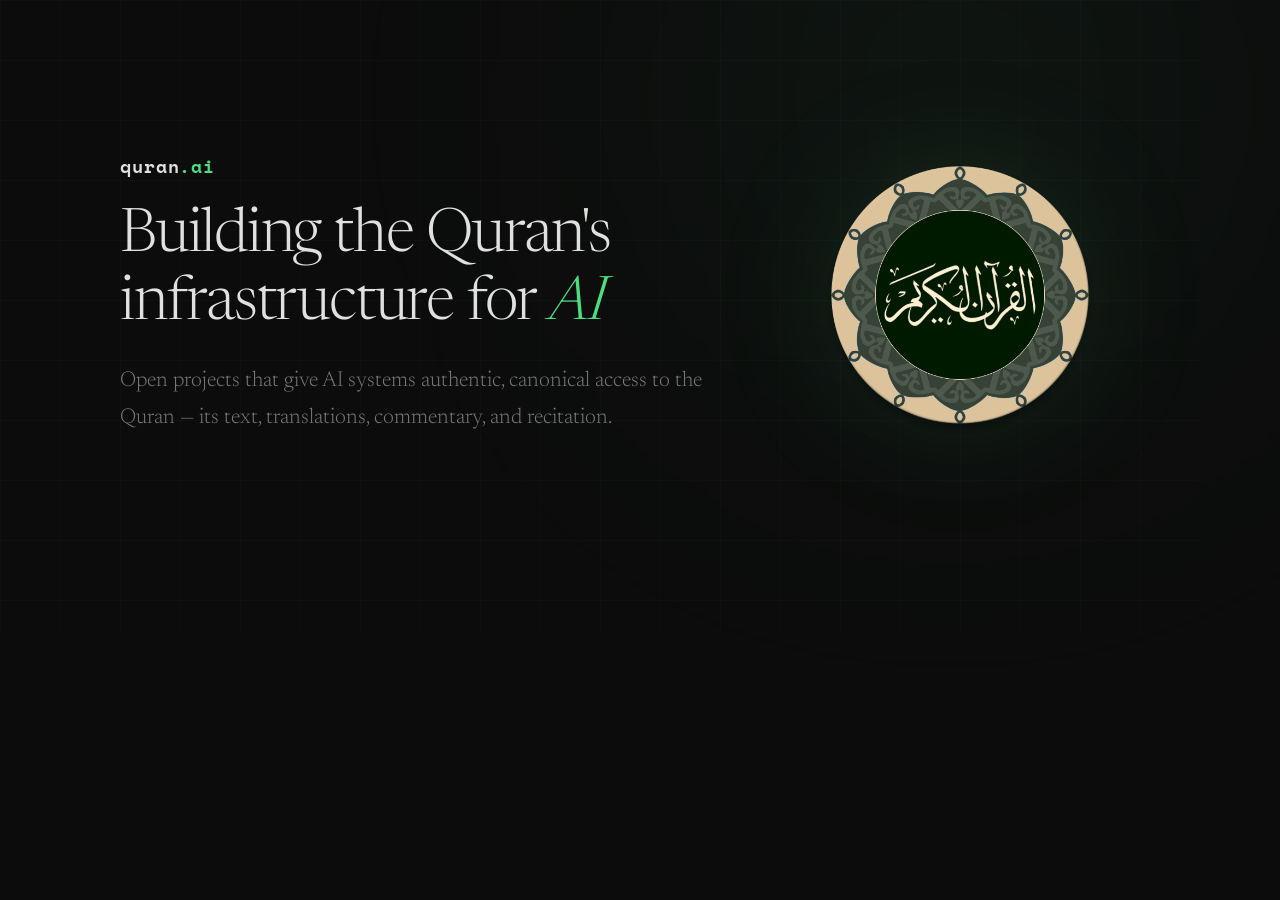
==== og-image.html @ 61eaef48 "Add OG preview image and update favicon to qaloon icon Co-Authored-By: Claude Opus 4.6 <noreply@anth" ====
<!DOCTYPE html>
<html>
<head>
<meta charset="UTF-8">
<link href="https://fonts.googleapis.com/css2?family=Space+Mono:wght@400;700&family=Newsreader:ital,opsz,wght@0,6..72,300;0,6..72,400;0,6..72,500;1,6..72,300;1,6..72,400&display=swap" rel="stylesheet">
<style>
  * { margin: 0; padding: 0; box-sizing: border-box; }

  html, body {
    width: 1200px;
    height: 630px;
    overflow: hidden;
    background: #0c0c0c;
    color: #e0e0e0;
    font-family: 'Space Mono', monospace;
  }

  .card {
    width: 1200px;
    height: 630px;
    position: absolute;
    top: 0;
    left: 0;
    display: flex;
    flex-direction: row-reverse;
    align-items: center;
    justify-content: center;
    gap: 80px;
    padding: 0 80px 40px 100px;
  }

  /* Grid background */
  .card::before {
    content: '';
    position: absolute;
    inset: 0;
    background-image:
      linear-gradient(rgba(255,255,255,0.015) 1px, transparent 1px),
      linear-gradient(90deg, rgba(255,255,255,0.015) 1px, transparent 1px);
    background-size: 60px 60px;
    pointer-events: none;
  }

  /* Green glow */
  .glow {
    position: absolute;
    width: 600px;
    height: 600px;
    top: -200px;
    right: -50px;
    background: rgba(74, 222, 128, 0.05);
    border-radius: 50%;
    filter: blur(150px);
    pointer-events: none;
  }

  .icon {
    flex-shrink: 0;
    width: 280px;
    height: 280px;
    border-radius: 50%;
    object-fit: cover;
    filter: drop-shadow(0 0 60px rgba(74, 222, 128, 0.1));
  }

  .text {
    position: relative;
    z-index: 1;
    display: flex;
    flex-direction: column;
    gap: 24px;
  }

  .logo {
    font-size: 1.1rem;
    font-weight: 700;
    letter-spacing: 0.05em;
    color: #e0e0e0;
  }
  .logo .ai { color: #4ade80; }

  .title {
    font-family: 'Newsreader', serif;
    font-weight: 300;
    font-size: 3.8rem;
    line-height: 1.12;
    letter-spacing: -0.02em;
  }
  .title em {
    font-style: italic;
    color: #4ade80;
  }

  .sub {
    font-family: 'Newsreader', serif;
    font-weight: 300;
    font-size: 1.35rem;
    color: #777;
    line-height: 1.7;
    max-width: 620px;
  }
</style>
</head>
<body>
  <div class="card">
    <div class="glow"></div>
    <img class="icon" src="qaloon-512.png" alt="">
    <div class="text">
      <div class="logo">quran<span class="ai">.ai</span></div>
      <h1 class="title">Building the Quran's<br>infrastructure for <em>AI</em></h1>
      <p class="sub">Open projects that give AI systems authentic, canonical access to the Quran — its text, translations, commentary, and recitation.</p>
    </div>
  </div>
</body>
</html>
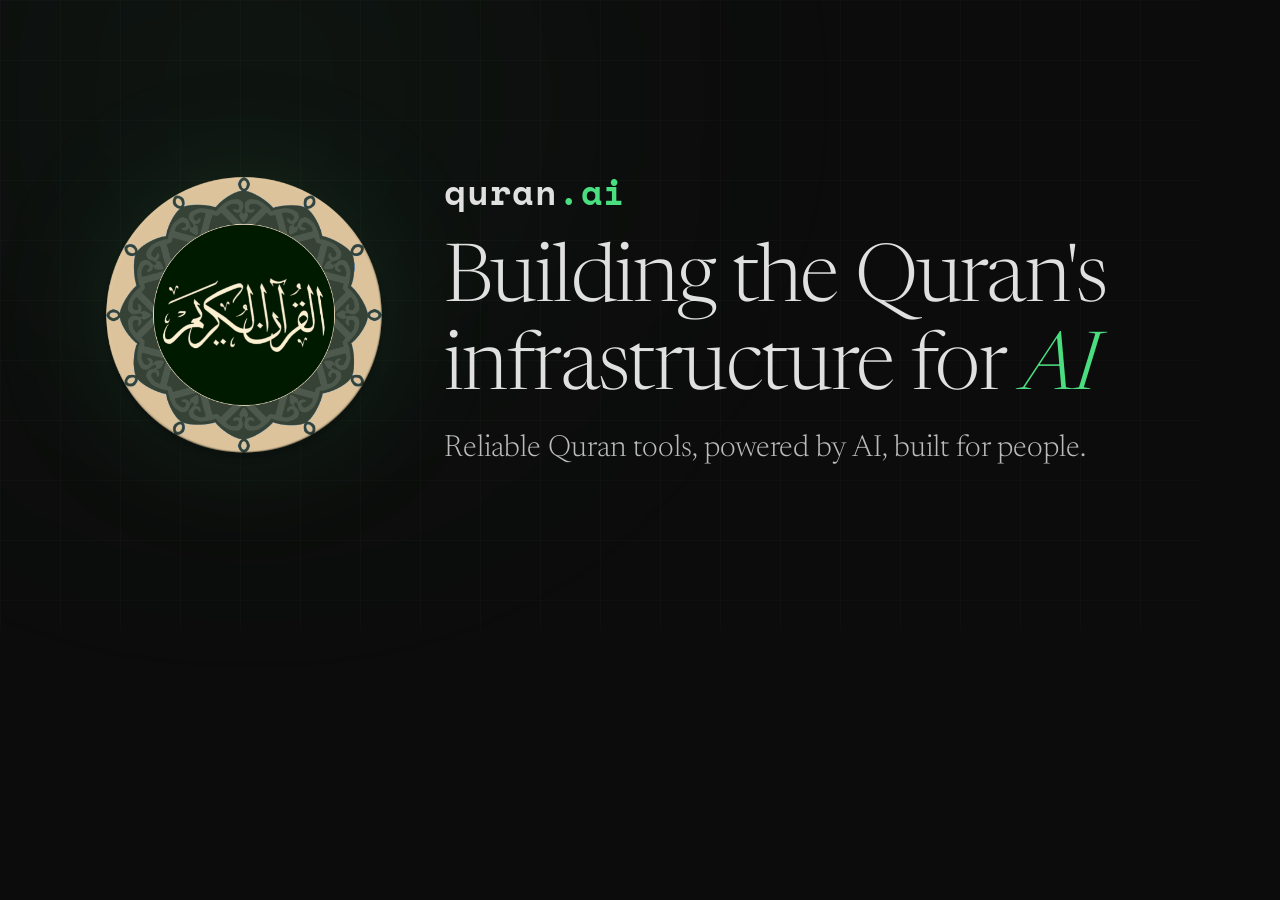
==== commit afa72589: "Update OG preview image — bolder layout, cleaner copy Co-Authored-By: Claude Opus 4.6 <noreply@anthr" ====
--- a/og-image.html
+++ b/og-image.html
@@ -22,14 +22,13 @@
     top: 0;
     left: 0;
     display: flex;
-    flex-direction: row-reverse;
+    flex-direction: row;
     align-items: center;
     justify-content: center;
-    gap: 80px;
-    padding: 0 80px 40px 100px;
+    gap: 50px;
+    padding: 0;
   }
 
-  /* Grid background */
   .card::before {
     content: '';
     position: absolute;
@@ -41,13 +40,12 @@
     pointer-events: none;
   }
 
-  /* Green glow */
   .glow {
     position: absolute;
     width: 600px;
     height: 600px;
     top: -200px;
-    right: -50px;
+    left: -50px;
     background: rgba(74, 222, 128, 0.05);
     border-radius: 50%;
     filter: blur(150px);
@@ -56,8 +54,8 @@
 
   .icon {
     flex-shrink: 0;
-    width: 280px;
-    height: 280px;
+    width: 300px;
+    height: 300px;
     border-radius: 50%;
     object-fit: cover;
     filter: drop-shadow(0 0 60px rgba(74, 222, 128, 0.1));
@@ -68,11 +66,11 @@
     z-index: 1;
     display: flex;
     flex-direction: column;
-    gap: 24px;
+    gap: 20px;
   }
 
   .logo {
-    font-size: 1.1rem;
+    font-size: 2.2rem;
     font-weight: 700;
     letter-spacing: 0.05em;
     color: #e0e0e0;
@@ -82,8 +80,8 @@
   .title {
     font-family: 'Newsreader', serif;
     font-weight: 300;
-    font-size: 3.8rem;
-    line-height: 1.12;
+    font-size: 5rem;
+    line-height: 1.1;
     letter-spacing: -0.02em;
   }
   .title em {
@@ -94,10 +92,9 @@
   .sub {
     font-family: 'Newsreader', serif;
     font-weight: 300;
-    font-size: 1.35rem;
-    color: #777;
-    line-height: 1.7;
-    max-width: 620px;
+    font-size: 1.9rem;
+    color: #bbb;
+    white-space: nowrap;
   }
 </style>
 </head>
@@ -108,7 +105,7 @@
     <div class="text">
       <div class="logo">quran<span class="ai">.ai</span></div>
       <h1 class="title">Building the Quran's<br>infrastructure for <em>AI</em></h1>
-      <p class="sub">Open projects that give AI systems authentic, canonical access to the Quran — its text, translations, commentary, and recitation.</p>
+      <p class="sub">Reliable Quran tools, powered by AI, built for people.</p>
     </div>
   </div>
 </body>
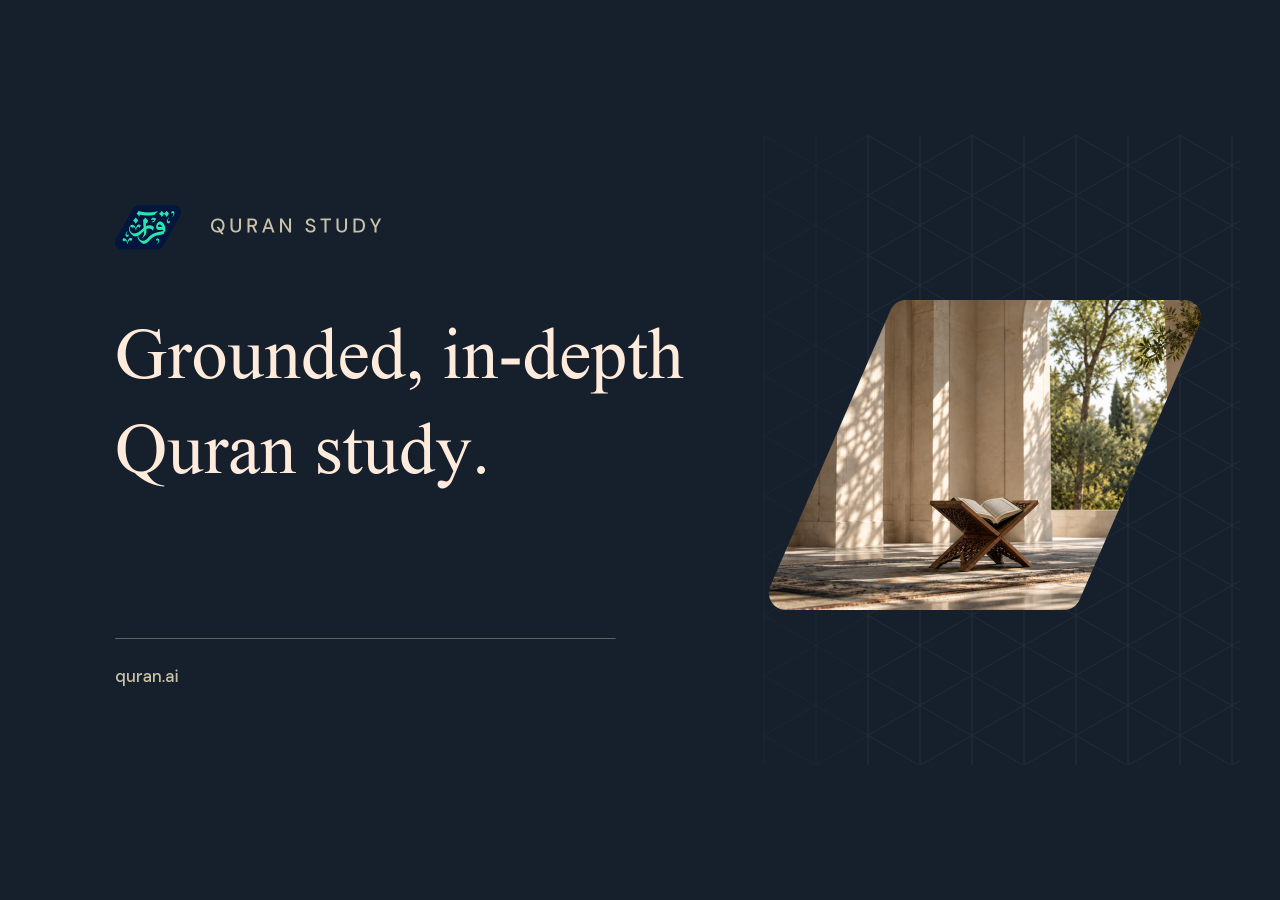
==== commit 575c0e9e: "feat: Implement approved Quran.ai v17 homepage Apply the navy/sepia editorial design with the approv" ====
--- a/og-image.html
+++ b/og-image.html
@@ -1,112 +1,11 @@
-<!DOCTYPE html>
-<html>
+<!doctype html>
+<html lang="en">
 <head>
-<meta charset="UTF-8">
-<link href="https://fonts.googleapis.com/css2?family=Space+Mono:wght@400;700&family=Newsreader:ital,opsz,wght@0,6..72,300;0,6..72,400;0,6..72,500;1,6..72,300;1,6..72,400&display=swap" rel="stylesheet">
-<style>
-  * { margin: 0; padding: 0; box-sizing: border-box; }
-
-  html, body {
-    width: 1200px;
-    height: 630px;
-    overflow: hidden;
-    background: #0c0c0c;
-    color: #e0e0e0;
-    font-family: 'Space Mono', monospace;
-  }
-
-  .card {
-    width: 1200px;
-    height: 630px;
-    position: absolute;
-    top: 0;
-    left: 0;
-    display: flex;
-    flex-direction: row;
-    align-items: center;
-    justify-content: center;
-    gap: 50px;
-    padding: 0;
-  }
-
-  .card::before {
-    content: '';
-    position: absolute;
-    inset: 0;
-    background-image:
-      linear-gradient(rgba(255,255,255,0.015) 1px, transparent 1px),
-      linear-gradient(90deg, rgba(255,255,255,0.015) 1px, transparent 1px);
-    background-size: 60px 60px;
-    pointer-events: none;
-  }
-
-  .glow {
-    position: absolute;
-    width: 600px;
-    height: 600px;
-    top: -200px;
-    left: -50px;
-    background: rgba(74, 222, 128, 0.05);
-    border-radius: 50%;
-    filter: blur(150px);
-    pointer-events: none;
-  }
-
-  .icon {
-    flex-shrink: 0;
-    width: 300px;
-    height: 300px;
-    border-radius: 50%;
-    object-fit: cover;
-    filter: drop-shadow(0 0 60px rgba(74, 222, 128, 0.1));
-  }
-
-  .text {
-    position: relative;
-    z-index: 1;
-    display: flex;
-    flex-direction: column;
-    gap: 20px;
-  }
-
-  .logo {
-    font-size: 2.2rem;
-    font-weight: 700;
-    letter-spacing: 0.05em;
-    color: #e0e0e0;
-  }
-  .logo .ai { color: #4ade80; }
-
-  .title {
-    font-family: 'Newsreader', serif;
-    font-weight: 300;
-    font-size: 5rem;
-    line-height: 1.1;
-    letter-spacing: -0.02em;
-  }
-  .title em {
-    font-style: italic;
-    color: #4ade80;
-  }
-
-  .sub {
-    font-family: 'Newsreader', serif;
-    font-weight: 300;
-    font-size: 1.9rem;
-    color: #bbb;
-    white-space: nowrap;
-  }
-</style>
+  <meta charset="utf-8">
+  <meta name="viewport" content="width=device-width, initial-scale=1">
+  <title>Quran.ai social preview</title>
+  <link rel="icon" type="image/png" sizes="32x32" href="/favicon-32.png?v=20261001">
+  <style>html{color-scheme:dark;background:#16202d}body{margin:0;min-height:100vh;display:grid;place-items:center}img{display:block;width:100%;max-width:1200px;height:auto}</style>
 </head>
-<body>
-  <div class="card">
-    <div class="glow"></div>
-    <img class="icon" src="qaloon-512.png" alt="">
-    <div class="text">
-      <div class="logo">quran<span class="ai">.ai</span></div>
-      <h1 class="title">Building the Quran's<br>infrastructure for <em>AI</em></h1>
-      <p class="sub">Reliable Quran tools, powered by AI, built for people.</p>
-    </div>
-  </div>
-</body>
+<body><img src="/og-image.png?v=20261001" width="2400" height="1260" alt="Quran.ai — Grounded, in-depth Quran study."></body>
 </html>
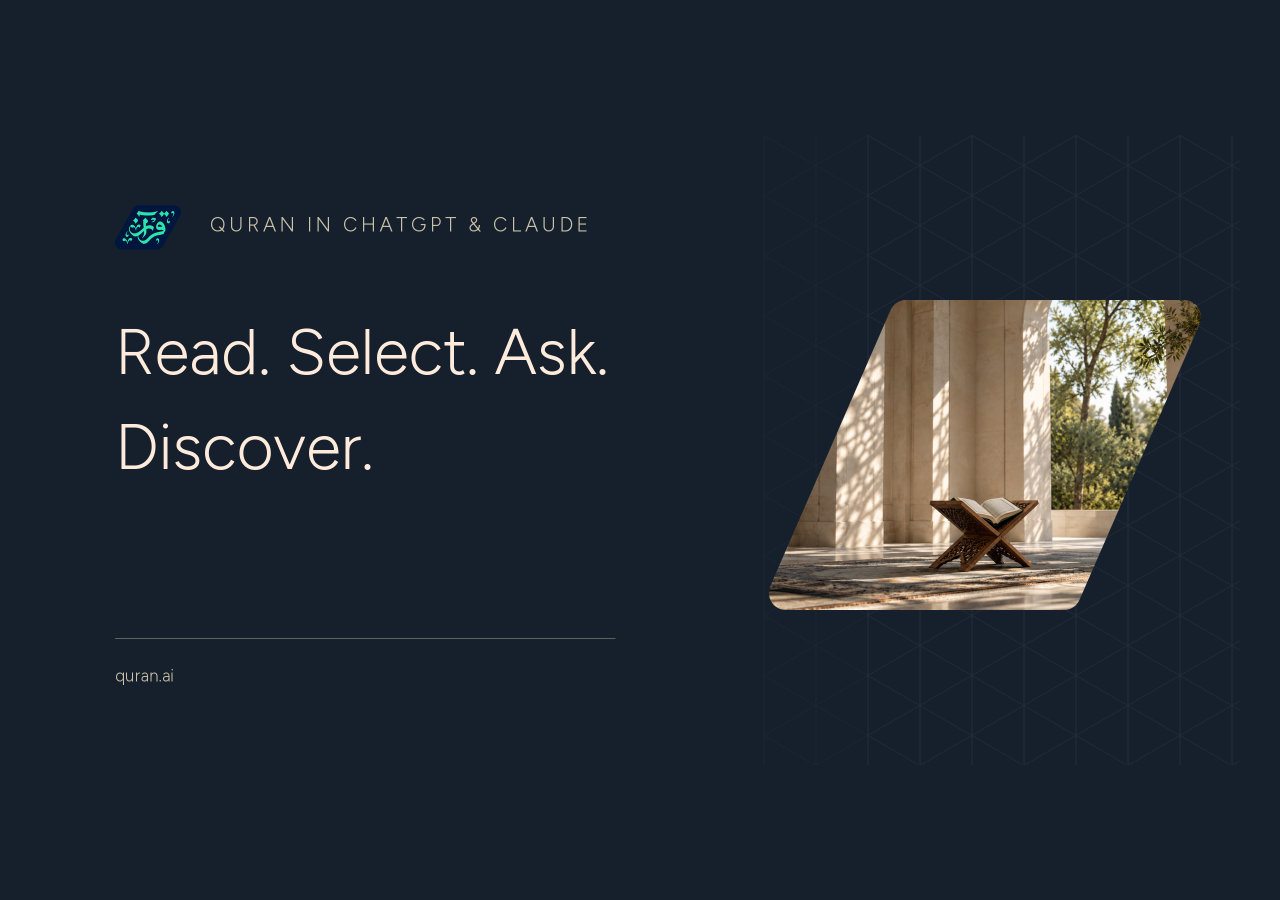
==== commit 02ae7029: "Publish revised Quran study pages and supplied fonts Use Garamond for the hero and study explanation" ====
--- a/og-image.html
+++ b/og-image.html
@@ -3,9 +3,9 @@
 <head>
   <meta charset="utf-8">
   <meta name="viewport" content="width=device-width, initial-scale=1">
-  <title>Quran.ai social preview</title>
+  <title>quran.ai social preview</title>
   <link rel="icon" type="image/png" sizes="32x32" href="/favicon-32.png?v=20261001">
   <style>html{color-scheme:dark;background:#16202d}body{margin:0;min-height:100vh;display:grid;place-items:center}img{display:block;width:100%;max-width:1200px;height:auto}</style>
 </head>
-<body><img src="/og-image.png?v=20261001" width="2400" height="1260" alt="Quran.ai — Grounded, in-depth Quran study."></body>
+<body><img src="/og-image.png?v=20261004" width="2400" height="1260" alt="quran.ai — Read. Select. Ask. Discover. Quran study in ChatGPT and Claude."></body>
 </html>
